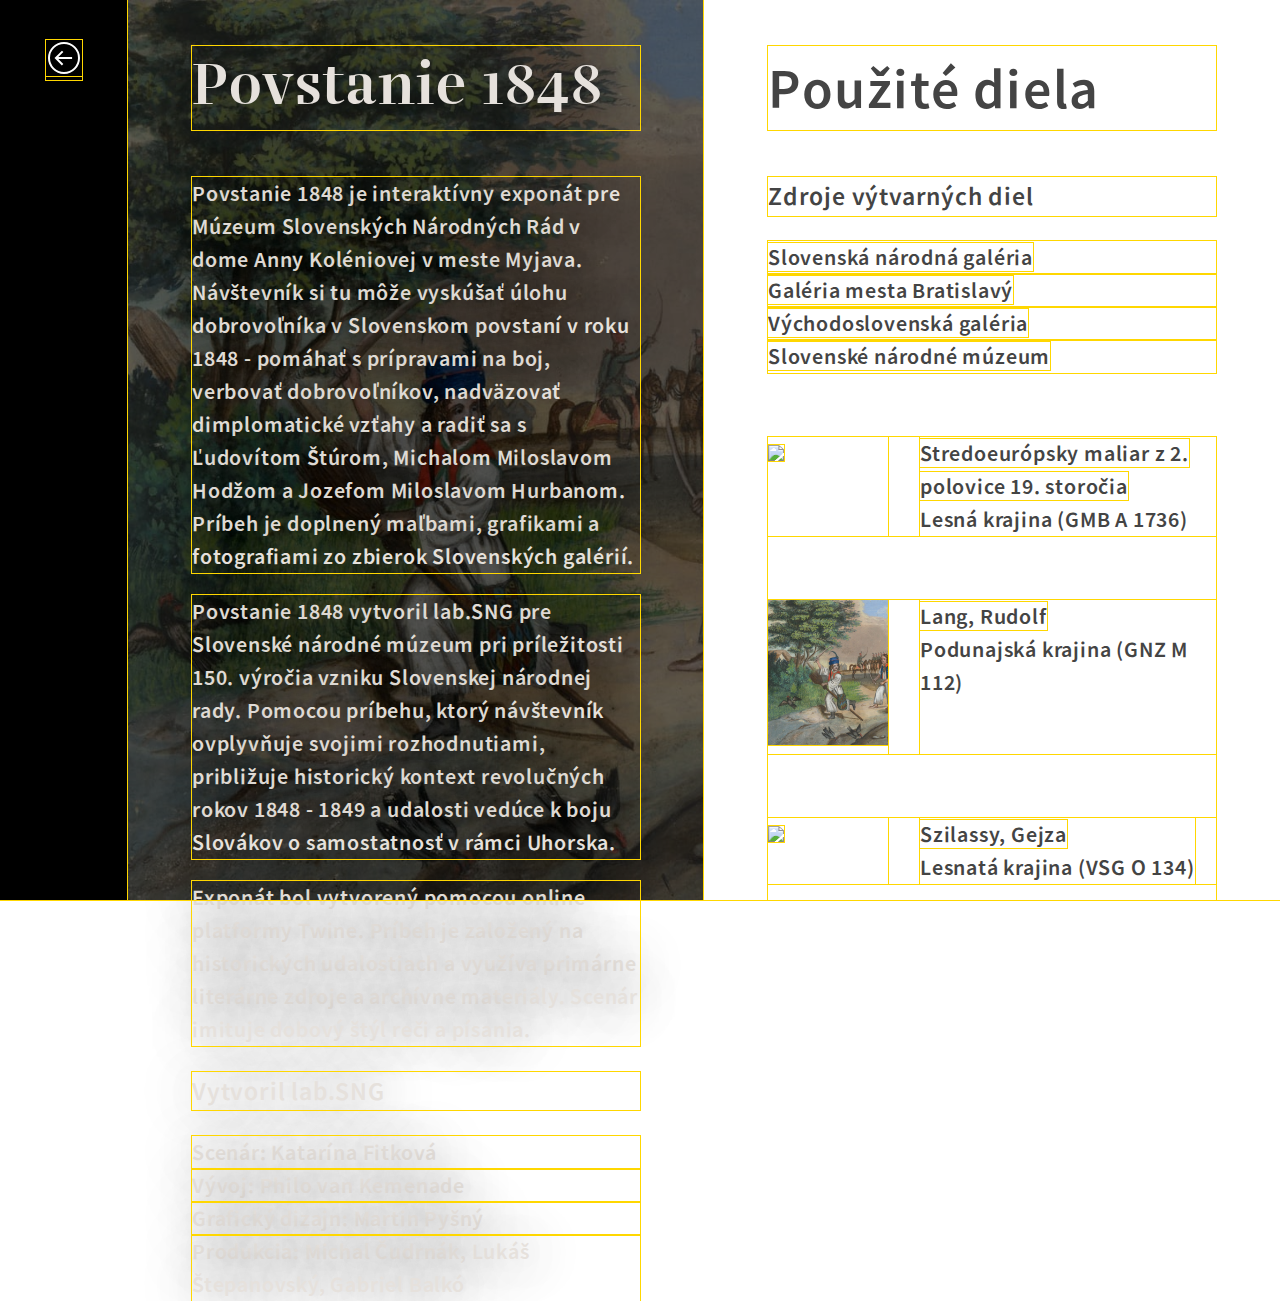
==== about.html @ 865053ac "implement about page" ====
<!DOCTYPE html>
<html class="h-100">
<head>
	<title>O projekte | Povstanie 1848</title>
	<meta charset="utf-8"/>
	<meta name="viewport" content="width=device-width, initial-scale=1">
	<link rel="stylesheet" type="text/css" href="./css/fonts.css"/>
	<link rel="stylesheet" type="text/css" href="./css/variables.css"/>
	<link rel="stylesheet" type="text/css" href="./css/landing.css">
</head>
<body class="color-beige font-sourcesans h-100 flex justify-center debug">
	<nav class="flex-w-sidebar bg-black text-center">
		<a href="/">
			<span class="icon-back mt-40"></span>
		</a>
	</nav>
	<main class="flex justify-center">
		<div class="w-50 ph5 bg-about about-text text-shadow">
			<h2 class="font-marlene about-title">Povstanie 1848</h2>
			<p>Povstanie 1848 je interaktívny exponát pre Múzeum Slovenských Národných Rád v dome Anny Koléniovej v meste Myjava. Návštevník si tu môže vyskúšať úlohu dobrovoľníka v Slovenskom povstaní v roku 1848 - pomáhať s prípravami na boj, verbovať dobrovoľníkov, nadväzovať dimplomatické vzťahy a radiť sa s Ľudovítom Štúrom, Michalom Miloslavom Hodžom a Jozefom Miloslavom Hurbanom. Príbeh je doplnený maľbami, grafikami a fotografiami zo zbierok Slovenských galérií.</p>

			<p>Povstanie 1848 vytvoril lab.SNG pre Slovenské národné múzeum pri príležitosti 150. výročia vzniku Slovenskej národnej rady. Pomocou príbehu, ktorý návštevník ovplyvňuje svojimi rozhodnutiami, približuje historický kontext revolučných rokov 1848 - 1849 a udalosti vedúce k boju Slovákov o samostatnosť v rámci Uhorska.</p>

			<p>Exponát bol vytvorený pomocou online platformy Twine. Príbeh je založený na historických udalostiach a využíva primárne literárne zdroje a archívne materiály. Scenár imituje dobový štýl reči a písania.</p>

			<h3>Vytvoril lab.SNG</h3>
			<ul class="list pa0">
				<li>Scenár: Katarína Fitková</li>
				<li>Vývoj: Philo van Kemenade</li>
				<li>Grafický dizajn: Martin Pyšný</li>
				<li>Produkcia: Michal Čudrnák, Lukáš Štepanovský, Gabriel Balkó</li>
			</ul>
		</div>
		<div class="w-50 ph5 bg-white about-text color-dark-gray overflow-y-scroll">
			<h2 class="about-title">Použité diela</h2>
			<h3>Zdroje výtvarných diel</h3>
			<ul class="list pa0">
				<li><strong>Slovenská národná galéria</strong></li>
				<li><strong>Galéria mesta Bratislavý</strong></li>
				<li><strong>Východoslovenská galéria</strong></li>
				<li><strong>Slovenské národné múzeum</strong></li>
			</ul>
			<ul class="list pa0 source-list">
				<li class="flex mt5">
					<div class="flex-w-thumb">
						<img class="w-100" src="./img/bg-battlescene.jpg">
					</div>
					<div class="ml4">
						<strong>Stredoeurópsky maliar z 2. polovice 19. storočia</strong> <br>
						Lesná krajina (GMB A 1736)
					</div>
				</li>
				<li class="flex mt5">
					<div class="flex-w-thumb">
						<img class="w-100" src="./img/bg-about.jpg">
					</div>
					<div class="ml4">
						<strong>Lang, Rudolf</strong> <br>
						Podunajská krajina (GNZ M 112)
					</div>
				</li>
				<li class="flex mt5">
					<div class="flex-w-thumb">
						<img class="w-100" src="./img/bg-battlescene.jpg">
					</div>
					<div class="ml4">
						<strong>Szilassy, Gejza</strong> <br>
						Lesnatá krajina (VSG O 134)
					</div>
				</li>
				<li class="flex mt5">
					<div class="flex-w-thumb">
						<img class="w-100" src="./img/bg-battlescene.jpg">
					</div>
					<div class="ml4">
						<strong>Stredoeurópsky autor z 1. polovice 19. storočia</strong> <br>
						V hostinci (GMB A 3562)
					</div>
				</li>
				<li class="flex mt5">
					<div class="flex-w-thumb">
						<img class="w-100" src="./img/bg-battlescene.jpg">
					</div>
					<div class="ml4">
						<strong>Bohúň, Peter Michal</strong> <br>
						Oravskí zemania vo väzení (SNG O 2417)
					</div>
				</li>
				<li class="flex mt5">
					<div class="flex-w-thumb">
						<img class="w-100" src="./img/bg-battlescene.jpg">
					</div>
					<div class="ml4">
						<strong>Frey, Johann Wilhelm</strong> <br>
						Lanerov dom vo Viedni (GMB A 5896)
					</div>
				</li>
				<li class="flex mt5">
					<div class="flex-w-thumb">
						<img class="w-100" src="./img/bg-battlescene.jpg">
					</div>
					<div class="ml4">
						<strong>Bohúň, Peter Michal</strong> <br>
						Ján Francisci ako kapitán slovenských dobrovoľníkov (SNG O 5301)
					</div>
				</li>
				<li class="flex mt5">
					<div class="flex-w-thumb">
						<img class="w-100" src="./img/bg-battlescene.jpg">
					</div>
					<div class="ml4">
						<strong>Benka, Martin</strong> <br>
						Izba z Ratiškoviec (SNG O 6640)
					</div>
				</li>
				<li class="flex mt5">
					<div class="flex-w-thumb">
						<img class="w-100" src="./img/bg-battlescene.jpg">
					</div>
					<div class="ml4">
						<strong>Brodszky, Alexander</strong> <br>
						Vnútro lesa so skalami (SNG O 357)
					</div>
				</li>
				<li class="flex mt5">
					<div class="flex-w-thumb">
						<img class="w-100" src="./img/bg-battlescene.jpg">
					</div>
					<div class="ml4">
						<strong>Katzler, Vincenz</strong> <br>
						Boj (GMB C 4069)
					</div>
				</li>
			</ul>
		</div>
	</main>
</body>
</html>
---- css/fonts.css ----
@charset "UTF-8";

@font-face
{
  font-family: "Marlene Grande Medium";
  src: url('../fonts/WF-031857-010432-001542.eot');
  src: url('../fonts/WF-031857-010432-001542.eot?#iefix') format('embedded-opentype'), url('../fonts/WF-031857-010432-001542.woff') format('woff'), url('../fonts/WF-031857-010432-001542.ttf') format('truetype');
  font-weight: normal;
  font-style: normal;
}

.f-marlene {
	font-family:"Marlene Grande Medium"; 
	font-weight: normal;
}

@font-face
{
  font-family: "SourceSansPro-SemiBold";
  src: url('../fonts/SourceSansPro-SemiBold.eot');
  src: url('../fonts/SourceSansPro-SemiBold.eot?#iefix') format('embedded-opentype'), url('../fonts/SourceSansPro-SemiBold.woff') format('woff');
  font-weight: normal;
  font-style: normal;
}

.f-sourcesans {
	font-family:"SourceSansPro-SemiBold"; 
	font-weight: normal;
}
---- css/variables.css ----
/* Variables */

:root {
  --color-beige: #E6E1DC;
  --color-dark-gray: #444;
}
---- css/landing.css ----
/* Fix fonts that render as bold in Firefox */
html {
  -moz-osx-font-smoothing: grayscale;
  -webkit-font-smoothing: antialiased;
  font-smoothing: antialiased;
  font-weight: normal;
}

html, body {
    margin: 0;
    padding: 0;
}

.container {
    width: 900px;
    margin: 116px auto 0;
}

.color-beige {color: var(--color-beige);}
.color-dark-gray {color: var(--color-dark-gray);}

.font-marlene {
    font-family:"Marlene Grande Medium";
    font-weight: normal;
}
.font-sourcesans {
    font-family:"SourceSansPro-SemiBold";
    font-weight: normal;
}

.text-shadow {
    text-shadow: 0px 0px 50px rgba(0, 0, 0, 0.7);
}

.bg-landing {
    background-image: url(../img/bg-landing.jpg);
    background-color: rgba(0,0,0,0.7);
    background-blend-mode: overlay;
    background-size: cover;
}

.bg-about {
    background-image: url(../img/bg-about.jpg);
    background-color: rgba(0,0,0,0.55);
    background-blend-mode: overlay;
    background-size: cover;
    background-position: center;
}

.landing-title, .about-title {
    font-size: 56px;
    letter-spacing: 1.6px;
}

.landing-subtitle {
    font-size: 28px;
    letter-spacing: 1.6px;
    font-style: italic;
    margin-top: 12px;
    margin-bottom: 64px;
}

.landing-text {
    font-size: 36px;
    line-height: 56px;
    letter-spacing: 0.8px;
}

.about-text {
    font-size: 22px;
    line-height: 1.5;
    letter-spacing: 0.8px;
}

.cta {
    font-family:"SourceSansPro-SemiBold";
    font-weight: normal;
    background: none;
    border: 2px solid #FFF;
    font-size: 42px;
    letter-spacing: 2.0px;
    color: #FFF;
    padding: 8px 30px;
    border-radius: 8px;
    text-transform: uppercase;
    text-decoration: none;
}
.mt100px {margin-top: 100px;}

.link {
    color: #FFFFFF !important;
    font-family:"SourceSansPro-SemiBold"; 
    font-weight: normal;
    font-size: 28px;
    line-height: 56px;
    letter-spacing: 1.6px;
    text-decoration: underline;
    text-transform: uppercase;
}
.link:hover, .link:active {
    color: #FFFFFF !important;
}

.icon-back {
    display: inline-block;
    background-image: url('../img/b-back.svg');
    background-repeat: no-repeat;
    width: 36px;
    height: 36px;
}

.source-list li {

}

.bg-black {background-color: #000;}
.bg-white {background-color: #FFF;}

.flex {display: flex;}
.flex-w-sidebar {flex: 0 0 128px;}
.flex-w-thumb {flex: 0 0 120px;}

.w-50 {width: 50%;}
.w-100 {width: 100%;}
.h-100 {height: 100%;}

.fixed {position: fixed;}

.debug * { outline: 1px solid gold; }

.list {list-style-type: none;}

.overflow-y-scroll {overflow-y: scroll;}

.text-center {text-align: center;}
.text-right {text-align: right;}

.bottom-0 {bottom: 0;}
.top-0 {top: 0;}
.right-0 {right: 0;}

.pa0 {padding: 0;} 
.pa1 {padding: 0.25rem;}
.pa2 {padding: 0.5rem;}
.pa3 {padding: 1rem;}
.pa4 {padding: 2rem;}
.pa5 {padding: 4rem;}
.pa6 {padding: 8rem;}

.ph5 {
    padding-left: 4rem;
    padding-right: 4rem;
}

.ma0 {margin: 0;} 
.ma1 {margin: 0.25rem;}
.ma2 {margin: 0.5rem;}
.ma3 {margin: 1rem;}
.ma4 {margin: 2rem;}
.ma5 {margin: 4rem;}
.ma6 {margin: 8rem;}

.mt0 {margin-top: 0;} 
.mt1 {margin-top: 0.25rem;}
.mt2 {margin-top: 0.5rem;}
.mt3 {margin-top: 1rem;}
.mt4 {margin-top: 2rem;}
.mt5 {margin-top: 4rem;}
.mt6 {margin-top: 8rem;}

.mb0 {margin-bottom: 0;} 
.mb1 {margin-bottom: 0.25rem;}
.mb2 {margin-bottom: 0.5rem;}
.mb3 {margin-bottom: 1rem;}
.mb4 {margin-bottom: 2rem;}
.mb5 {margin-bottom: 4rem;}
.mb6 {margin-bottom: 8rem;}


.ml0 {margin-left: 0;} 
.ml1 {margin-left: 0.25rem;}
.ml2 {margin-left: 0.5rem;}
.ml3 {margin-left: 1rem;}
.ml4 {margin-left: 2rem;}
.ml5 {margin-left: 4rem;}
.ml6 {margin-left: 8rem;}

.mt-40 {margin-top: 40px;}

.w1 {width: 1rem;}
.w2 {width: 2rem;}
.w3 {width: 4rem;}
.w4 {width: 8rem;}
.w5 {width: 16rem;}

/* ANIMATIONS */

.anim-bg {
    animation: bg-pan-up 60s linear forwards infinite;
}

@keyframes bg-pan-up {
    0% { 
        background-color: rgba(0,0,0,1);
        background-position: 0 10%;
    }
    5% {
        background-color: rgba(0,0,0,0.7);
    }
    95% {
        background-color: rgba(0,0,0,0.7);
    }
    100% { 
        background-color: rgba(0,0,0,1);
        background-position: 0 40%;
    }
}
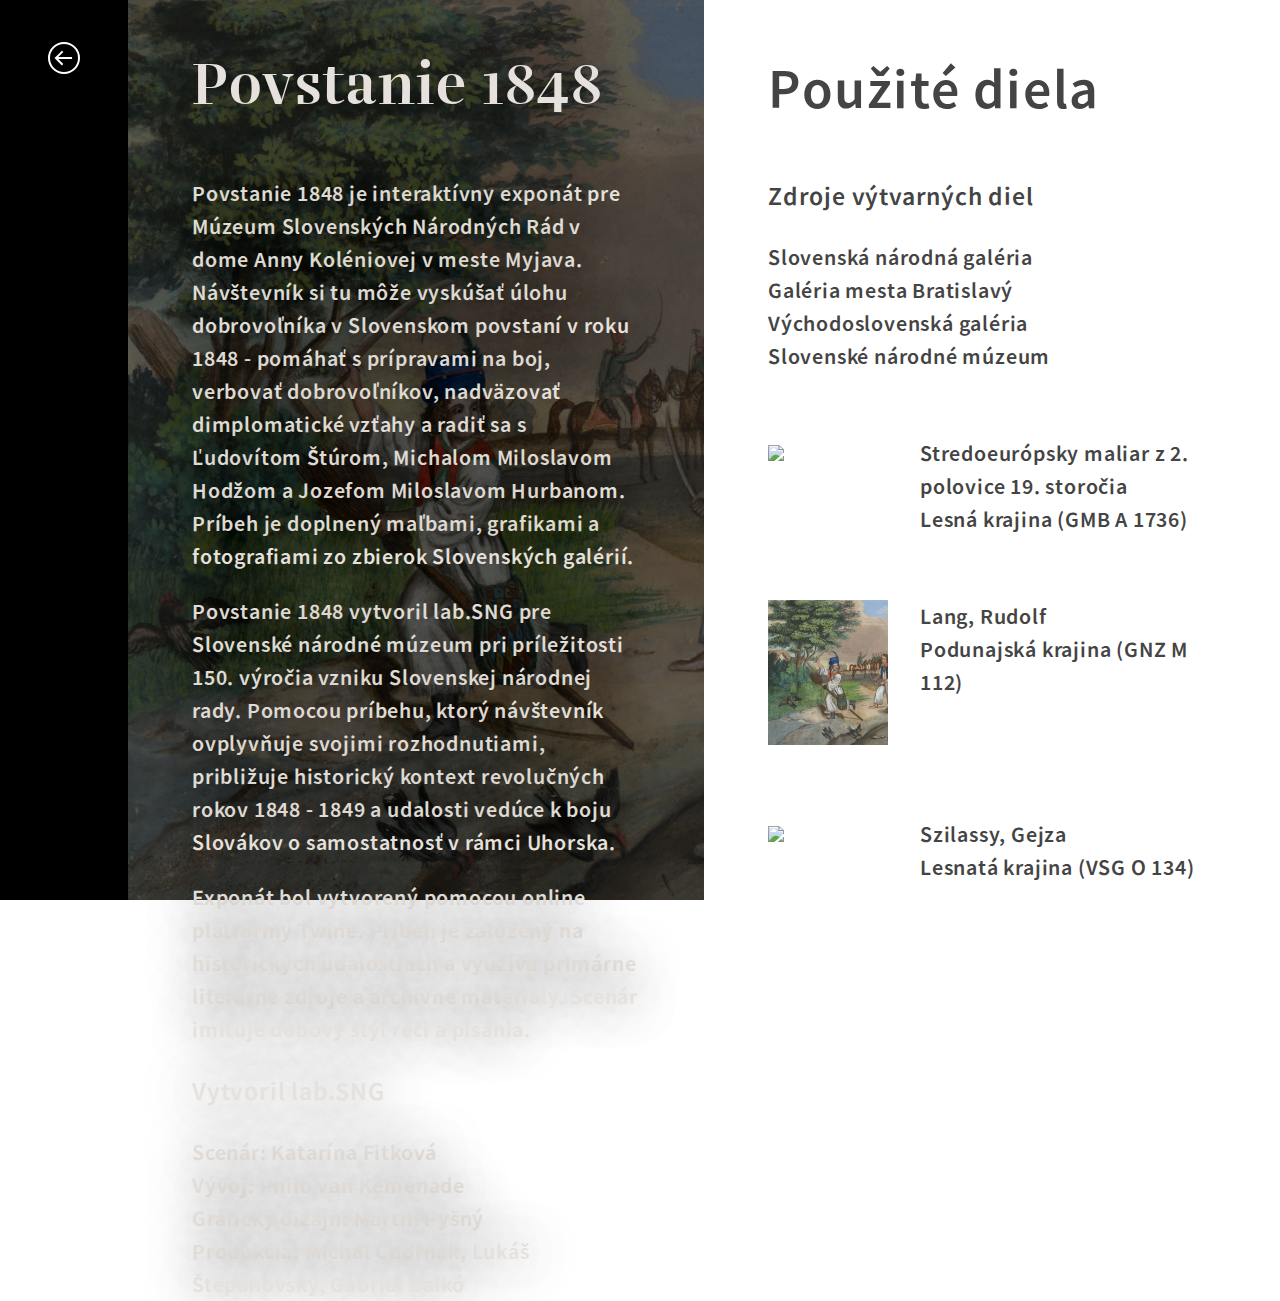
==== commit f5bb118a: "tidy up styling" ====
--- a/about.html
+++ b/about.html
@@ -8,13 +8,13 @@
 	<link rel="stylesheet" type="text/css" href="./css/variables.css"/>
 	<link rel="stylesheet" type="text/css" href="./css/landing.css">
 </head>
-<body class="color-beige font-sourcesans h-100 flex justify-center debug">
+<body class="color-beige font-sourcesans h-100 flex">
 	<nav class="flex-w-sidebar bg-black text-center">
 		<a href="/">
 			<span class="icon-back mt-40"></span>
 		</a>
 	</nav>
-	<main class="flex justify-center">
+	<main class="flex">
 		<div class="w-50 ph5 bg-about about-text text-shadow">
 			<h2 class="font-marlene about-title">Povstanie 1848</h2>
 			<p>Povstanie 1848 je interaktívny exponát pre Múzeum Slovenských Národných Rád v dome Anny Koléniovej v meste Myjava. Návštevník si tu môže vyskúšať úlohu dobrovoľníka v Slovenskom povstaní v roku 1848 - pomáhať s prípravami na boj, verbovať dobrovoľníkov, nadväzovať dimplomatické vzťahy a radiť sa s Ľudovítom Štúrom, Michalom Miloslavom Hodžom a Jozefom Miloslavom Hurbanom. Príbeh je doplnený maľbami, grafikami a fotografiami zo zbierok Slovenských galérií.</p>
--- a/css/landing.css
+++ b/css/landing.css
@@ -11,25 +11,23 @@
     padding: 0;
 }
 
-.container {
+.color-beige {color: var(--color-beige);}
+.color-dark-gray {color: var(--color-dark-gray);}
+
+.font-marlene {
+    font-family:"Marlene Grande Medium";
+    font-weight: normal;
+}
+.font-sourcesans {
+    font-family:"SourceSansPro-SemiBold";
+    font-weight: normal;
+}
+
+.text-shadow {text-shadow: 0px 0px 50px rgba(0, 0, 0, 0.7);}
+
+.landing-container {
     width: 900px;
     margin: 116px auto 0;
-}
-
-.color-beige {color: var(--color-beige);}
-.color-dark-gray {color: var(--color-dark-gray);}
-
-.font-marlene {
-    font-family:"Marlene Grande Medium";
-    font-weight: normal;
-}
-.font-sourcesans {
-    font-family:"SourceSansPro-SemiBold";
-    font-weight: normal;
-}
-
-.text-shadow {
-    text-shadow: 0px 0px 50px rgba(0, 0, 0, 0.7);
 }
 
 .bg-landing {
@@ -72,7 +70,7 @@
     letter-spacing: 0.8px;
 }
 
-.cta {
+.landing-cta {
     font-family:"SourceSansPro-SemiBold";
     font-weight: normal;
     background: none;
@@ -87,7 +85,7 @@
 }
 .mt100px {margin-top: 100px;}
 
-.link {
+.landing-link {
     color: #FFFFFF !important;
     font-family:"SourceSansPro-SemiBold"; 
     font-weight: normal;
@@ -97,7 +95,7 @@
     text-decoration: underline;
     text-transform: uppercase;
 }
-.link:hover, .link:active {
+.landing-link:hover, .landing-link:active {
     color: #FFFFFF !important;
 }
 
@@ -109,9 +107,9 @@
     height: 36px;
 }
 
-.source-list li {
-
-}
+/* Atomic utilities */
+
+.debug * { outline: 1px solid gold; }
 
 .bg-black {background-color: #000;}
 .bg-white {background-color: #FFF;}
@@ -125,8 +123,6 @@
 .h-100 {height: 100%;}
 
 .fixed {position: fixed;}
-
-.debug * { outline: 1px solid gold; }
 
 .list {list-style-type: none;}
 
@@ -168,6 +164,8 @@
 .mt5 {margin-top: 4rem;}
 .mt6 {margin-top: 8rem;}
 
+.mt-40 {margin-top: 40px;}
+
 .mb0 {margin-bottom: 0;} 
 .mb1 {margin-bottom: 0.25rem;}
 .mb2 {margin-bottom: 0.5rem;}
@@ -185,14 +183,6 @@
 .ml5 {margin-left: 4rem;}
 .ml6 {margin-left: 8rem;}
 
-.mt-40 {margin-top: 40px;}
-
-.w1 {width: 1rem;}
-.w2 {width: 2rem;}
-.w3 {width: 4rem;}
-.w4 {width: 8rem;}
-.w5 {width: 16rem;}
-
 /* ANIMATIONS */
 
 .anim-bg {
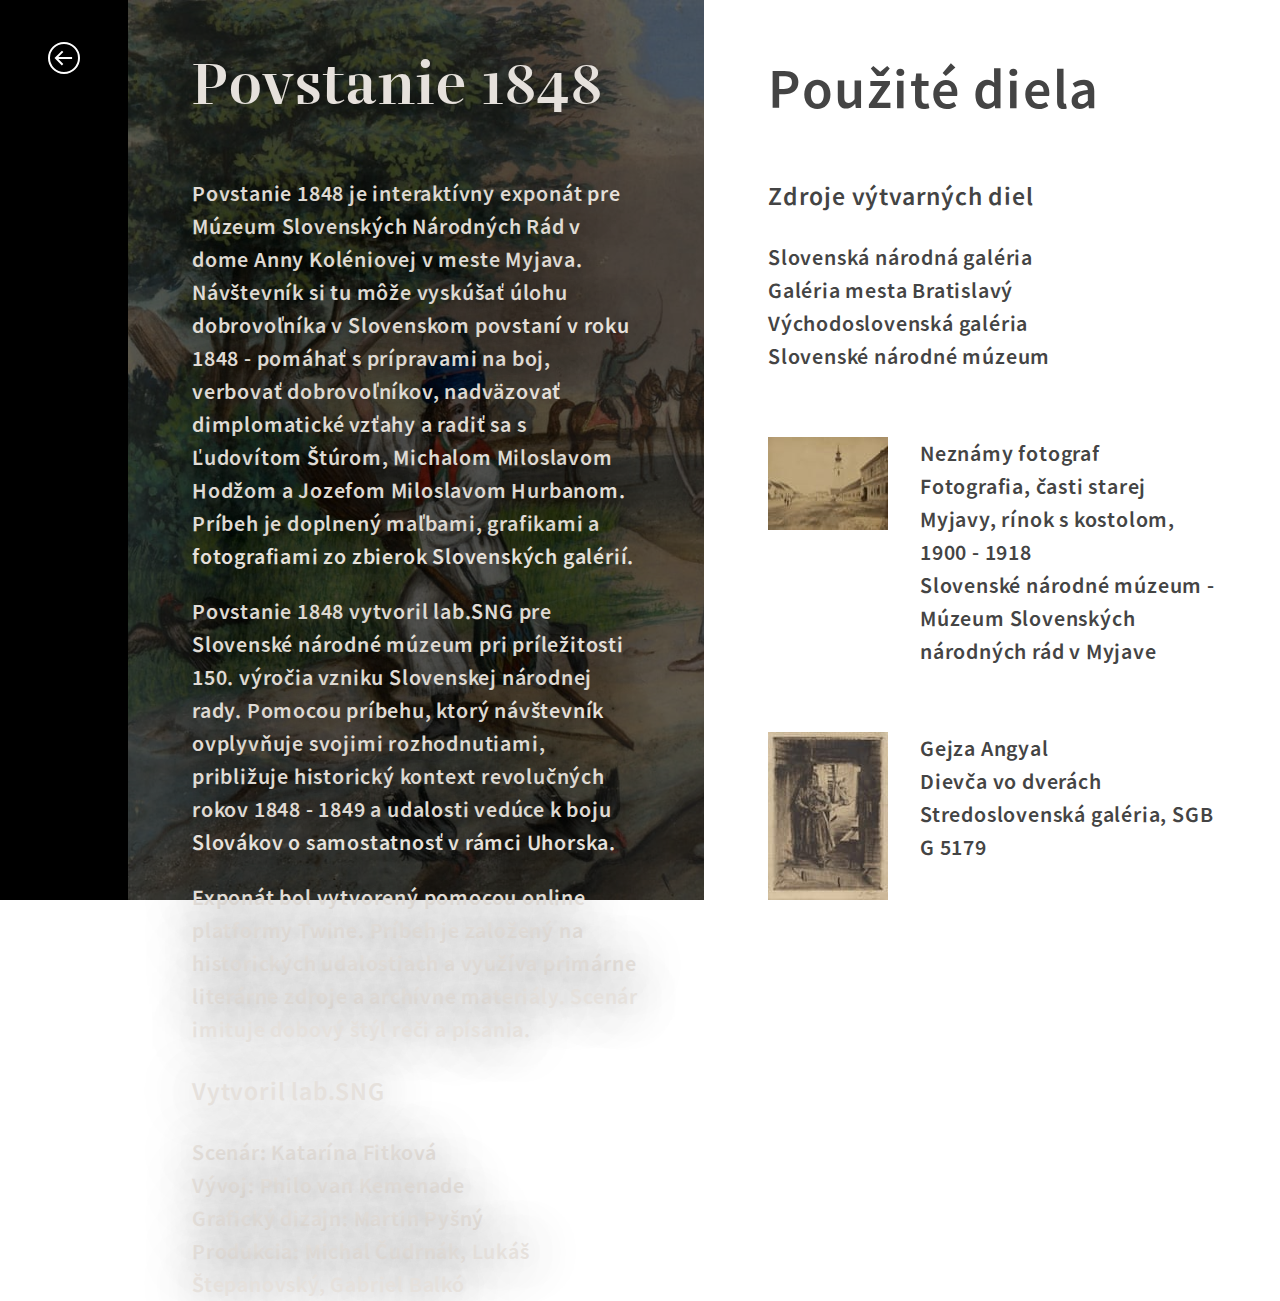
==== commit 1cfdcf2a: "update source paintings" ====
--- a/about.html
+++ b/about.html
@@ -43,92 +43,172 @@
 			<ul class="list pa0 source-list">
 				<li class="flex mt5">
 					<div class="flex-w-thumb">
-						<img class="w-100" src="./img/bg-battlescene.jpg">
-					</div>
-					<div class="ml4">
-						<strong>Stredoeurópsky maliar z 2. polovice 19. storočia</strong> <br>
-						Lesná krajina (GMB A 1736)
-					</div>
-				</li>
-				<li class="flex mt5">
-					<div class="flex-w-thumb">
-						<img class="w-100" src="./img/bg-about.jpg">
-					</div>
-					<div class="ml4">
-						<strong>Lang, Rudolf</strong> <br>
-						Podunajská krajina (GNZ M 112)
-					</div>
-				</li>
-				<li class="flex mt5">
-					<div class="flex-w-thumb">
-						<img class="w-100" src="./img/bg-battlescene.jpg">
-					</div>
-					<div class="ml4">
-						<strong>Szilassy, Gejza</strong> <br>
-						Lesnatá krajina (VSG O 134)
-					</div>
-				</li>
-				<li class="flex mt5">
-					<div class="flex-w-thumb">
-						<img class="w-100" src="./img/bg-battlescene.jpg">
+						<img class="w-100" src="./img/thumb-2018-08_14--2018_08_24--LP_WEB.jpeg">
+					</div>
+					<div class="ml4">
+						<strong>Neznámy fotograf</strong> <br>
+						Fotografia, časti starej Myjavy, rínok s kostolom, 1900 - 1918 <br>
+						Slovenské národné múzeum - Múzeum Slovenských národných rád v Myjave
+					</div>
+				</li>
+				<li class="flex mt5">
+					<div class="flex-w-thumb">
+						<img class="w-100" src="./img/thumb-SVK_SGB.G_5179.jpeg">
+					</div>
+					<div class="ml4">
+						<strong>Gejza Angyal</strong> <br>
+						Dievča vo dverách <br>
+						Stredoslovenská galéria, SGB G 5179
+					</div>
+				</li>
+				<li class="flex mt5">
+					<div class="flex-w-thumb">
+						<img class="w-100" src="./img/thumb-SVK_SNG.O_3516.jpeg">
+					</div>
+					<div class="ml4">
+						<strong>Ivan Žabota</strong> <br>
+						Dievča v kroji, 1914 <br>
+						Slovenská národná galéria, SNG O 3516
+					</div>
+				</li>
+				<li class="flex mt5">
+					<div class="flex-w-thumb">
+						<img class="w-100" src="./img/thumb-SVK_SNG.O_3229.jpeg">
+					</div>
+					<div class="ml4">
+						<strong>Felicián Moczik</strong> <br>
+						Vnútro dedinskej izby, 1902 <br>
+						Slovenská národná galéria, SNG O 3229
+					</div>
+				</li>
+				<li class="flex mt5">
+					<div class="flex-w-thumb">
+						<img class="w-100" src="./img/thumb-SVK_SNG.O_5661.jpeg">
+					</div>
+					<div class="ml4">
+						<strong>Štefan Bednár</strong> <br>
+						Myjavský motív, 1939 <br>
+						Slovenská národná galéria, SNG O 5661
+					</div>
+				</li>
+				<li class="flex mt5">
+					<div class="flex-w-thumb">
+						<img class="w-100" src="./img/thumb-SVK_GPB.O_56.jpeg">
+					</div>
+					<div class="ml4">
+						<strong>Eduard Ballo</strong> <br>
+						Vnútro dedinskej izby, 1895 <br>
+						Liptovská galéria Petra Michala Bohúňa, GPB O 56
+					</div>
+				</li>
+				<li class="flex mt5">
+					<div class="flex-w-thumb">
+						<img class="w-100" src="./img/thumb-SVK_SNG.O_6640.jpeg">
+					</div>
+					<div class="ml4">
+						<strong>Martin Benka</strong> <br>
+						Izba z Ratiškoviec, 1916 <br>
+						Slovenská národná galéria, SNG O 6640
+					</div>
+				</li>
+				<li class="flex mt5">
+					<div class="flex-w-thumb">
+						<img class="w-100" src="./img/thumb-SVK_SNG.O_5700.jpeg">
+					</div>
+					<div class="ml4">
+						<strong>Ľudovít Pitthordt</strong> <br>
+						Záhradný motív, 1905 - 1910 <br>
+						Slovenská národná galéria, SNG O 5700
+					</div>
+				</li>
+				<li class="flex mt5">
+					<div class="flex-w-thumb">
+						<img class="w-100" src="./img/thumb-SVK_VSG.O_134.jpeg">
+					</div>
+					<div class="ml4">
+						<strong>Gejza Szilassy</strong> <br>
+						Lesnatá krajina, 1850 – 1855 <br>
+						Východoslovenská galéria, VSG O 134
+					</div>
+				</li>
+				<li class="flex mt5">
+					<div class="flex-w-thumb">
+						<img class="w-100" src="./img/thumb-SVK_GMB.A_3562.jpeg">
 					</div>
 					<div class="ml4">
 						<strong>Stredoeurópsky autor z 1. polovice 19. storočia</strong> <br>
-						V hostinci (GMB A 3562)
-					</div>
-				</li>
-				<li class="flex mt5">
-					<div class="flex-w-thumb">
-						<img class="w-100" src="./img/bg-battlescene.jpg">
-					</div>
-					<div class="ml4">
-						<strong>Bohúň, Peter Michal</strong> <br>
-						Oravskí zemania vo väzení (SNG O 2417)
-					</div>
-				</li>
-				<li class="flex mt5">
-					<div class="flex-w-thumb">
-						<img class="w-100" src="./img/bg-battlescene.jpg">
-					</div>
-					<div class="ml4">
-						<strong>Frey, Johann Wilhelm</strong> <br>
-						Lanerov dom vo Viedni (GMB A 5896)
-					</div>
-				</li>
-				<li class="flex mt5">
-					<div class="flex-w-thumb">
-						<img class="w-100" src="./img/bg-battlescene.jpg">
-					</div>
-					<div class="ml4">
-						<strong>Bohúň, Peter Michal</strong> <br>
-						Ján Francisci ako kapitán slovenských dobrovoľníkov (SNG O 5301)
-					</div>
-				</li>
-				<li class="flex mt5">
-					<div class="flex-w-thumb">
-						<img class="w-100" src="./img/bg-battlescene.jpg">
-					</div>
-					<div class="ml4">
-						<strong>Benka, Martin</strong> <br>
-						Izba z Ratiškoviec (SNG O 6640)
-					</div>
-				</li>
-				<li class="flex mt5">
-					<div class="flex-w-thumb">
-						<img class="w-100" src="./img/bg-battlescene.jpg">
-					</div>
-					<div class="ml4">
-						<strong>Brodszky, Alexander</strong> <br>
-						Vnútro lesa so skalami (SNG O 357)
-					</div>
-				</li>
-				<li class="flex mt5">
-					<div class="flex-w-thumb">
-						<img class="w-100" src="./img/bg-battlescene.jpg">
-					</div>
-					<div class="ml4">
-						<strong>Katzler, Vincenz</strong> <br>
-						Boj (GMB C 4069)
+						V hostinci, 1800 - 1825 <br>
+						Galéria mesta Bratislavy, GMB A 3562
+					</div>
+				</li>
+				<li class="flex mt5">
+					<div class="flex-w-thumb">
+						<img class="w-100" src="./img/thumb-SVK_SNG.O_357.jpeg">
+					</div>
+					<div class="ml4">
+						<strong>Alexander Brodszky</strong> <br>
+						Vnútro lesa so skalami, 1845 – 1860 <br>
+						Slovenská národná galéria, SNG O 357
+					</div>
+				</li>
+				<li class="flex mt5">
+					<div class="flex-w-thumb">
+						<img class="w-100" src="./img/thumb-SVK_SNG.O_2417.jpeg">
+					</div>
+					<div class="ml4">
+						<strong>Peter Michal Bohúň</strong> <br>
+						Oravskí zemania vo väzení, 1848 - 1855 <br>
+						Slovenská národná galéria, SNG O 2417
+					</div>
+				</li>
+				<li class="flex mt5">
+					<div class="flex-w-thumb">
+						<img class="w-100" src="./img/thumb-SVK_GNZ.K_234.jpeg">
+					</div>
+					<div class="ml4">
+						<strong>Gabriel Klimkovič</strong> <br>
+						Vojenské cvičenie dobrovoľníkov, po 1850 <br>
+						Galéria umenia Ernesta Zmetáka, GNZ K 234
+					</div>
+				</li>
+				<li class="flex mt5">
+					<div class="flex-w-thumb">
+						<img class="w-100" src="./img/thumb-SVK_GMB.A_5896.jpeg">
+					</div>
+					<div class="ml4">
+						<strong>Johann Wilhelm Frey</strong> <br>
+						Lanerov dom vo Viedni, 1870 – 1890 <br>
+						Galéria mesta Bratislavy, GMB A 5896
+					</div>
+				</li>
+				<li class="flex mt5">
+					<div class="flex-w-thumb">
+						<img class="w-100" src="./img/thumb-SVK_SNG.O_5301.jpeg">
+					</div>
+					<div class="ml4">
+						<strong>Peter Michal Bohúň</strong> <br>
+						Ján Francisci ako kapitán slovenských dobrovoľníkov, 1849 – 1850 <br>
+						Slovenská národná galéria, SNG O 5301
+					</div>
+				</li>
+				<li class="flex mt5">
+					<div class="flex-w-thumb">
+						<img class="w-100" src="./img/thumb-SVK_GMB.C_4069.jpeg">
+					</div>
+					<div class="ml4">
+						<strong>Vincenz Katzler</strong> <br>
+						Boj, 1848 <br>
+						Galéria mesta Bratislavy, GMB C 4069
+					</div>
+				</li>
+				<li class="flex mt5">
+					<div class="flex-w-thumb">
+						<img class="w-100" src="./img/thumb-SVK_SNG.O_5736.jpeg">
+					</div>
+					<div class="ml4">
+						<strong>Janko Alexy</strong> <br>
+						Slovenskí povstalci, okolo 1928 <br>
+						Slovenská národná galéria, SNG O 5736
 					</div>
 				</li>
 			</ul>
--- a/css/fonts.css
+++ b/css/fonts.css
@@ -1,4 +1,3 @@
-
 @charset "UTF-8";
 
 @font-face
@@ -29,3 +28,10 @@
 	font-weight: normal;
 }
 
+/* Fix fonts that render as bold in Firefox */
+html {
+  -moz-osx-font-smoothing: grayscale;
+  -webkit-font-smoothing: antialiased;
+  font-smoothing: antialiased;
+  font-weight: normal;
+}--- a/css/landing.css
+++ b/css/landing.css
@@ -1,11 +1,3 @@
-/* Fix fonts that render as bold in Firefox */
-html {
-  -moz-osx-font-smoothing: grayscale;
-  -webkit-font-smoothing: antialiased;
-  font-smoothing: antialiased;
-  font-weight: normal;
-}
-
 html, body {
     margin: 0;
     padding: 0;
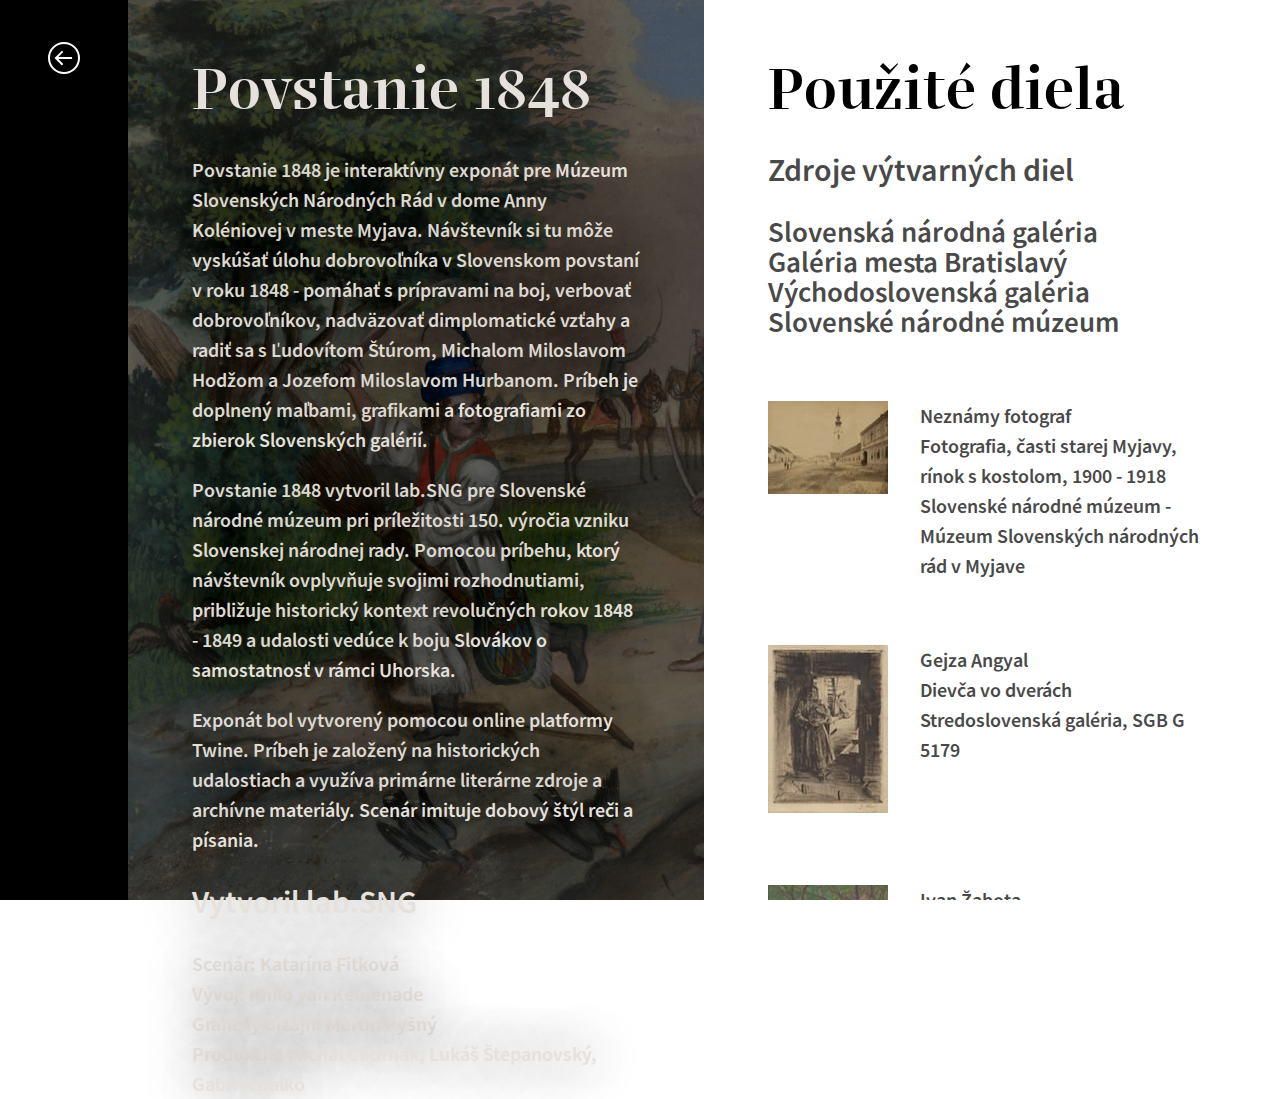
==== commit ec00e6a6: "design tweaks to about page" ====
--- a/about.html
+++ b/about.html
@@ -15,7 +15,7 @@
 		</a>
 	</nav>
 	<main class="flex">
-		<div class="w-50 ph5 bg-about about-text text-shadow">
+		<div class="w-50 ph5 pv4 bg-about about-text text-shadow">
 			<h2 class="font-marlene about-title">Povstanie 1848</h2>
 			<p>Povstanie 1848 je interaktívny exponát pre Múzeum Slovenských Národných Rád v dome Anny Koléniovej v meste Myjava. Návštevník si tu môže vyskúšať úlohu dobrovoľníka v Slovenskom povstaní v roku 1848 - pomáhať s prípravami na boj, verbovať dobrovoľníkov, nadväzovať dimplomatické vzťahy a radiť sa s Ľudovítom Štúrom, Michalom Miloslavom Hodžom a Jozefom Miloslavom Hurbanom. Príbeh je doplnený maľbami, grafikami a fotografiami zo zbierok Slovenských galérií.</p>
 
@@ -23,7 +23,7 @@
 
 			<p>Exponát bol vytvorený pomocou online platformy Twine. Príbeh je založený na historických udalostiach a využíva primárne literárne zdroje a archívne materiály. Scenár imituje dobový štýl reči a písania.</p>
 
-			<h3>Vytvoril lab.SNG</h3>
+			<h3 class="about-subtitle">Vytvoril lab.SNG</h3>
 			<ul class="list pa0">
 				<li>Scenár: Katarína Fitková</li>
 				<li>Vývoj: Philo van Kemenade</li>
@@ -31,10 +31,10 @@
 				<li>Produkcia: Michal Čudrnák, Lukáš Štepanovský, Gabriel Balkó</li>
 			</ul>
 		</div>
-		<div class="w-50 ph5 bg-white about-text color-dark-gray overflow-y-scroll">
-			<h2 class="about-title">Použité diela</h2>
-			<h3>Zdroje výtvarných diel</h3>
-			<ul class="list pa0">
+		<div class="w-50 ph5 pv4 bg-white about-text color-dark-gray overflow-y-scroll">
+			<h2 class="about-title f-marlene c-black">Použité diela</h2>
+			<h3 class="about-subtitle">Zdroje výtvarných diel</h3>
+			<ul class="list pa0 about-lead">
 				<li><strong>Slovenská národná galéria</strong></li>
 				<li><strong>Galéria mesta Bratislavý</strong></li>
 				<li><strong>Východoslovenská galéria</strong></li>
--- a/css/variables.css
+++ b/css/variables.css
@@ -2,5 +2,5 @@
 
 :root {
   --color-beige: #E6E1DC;
-  --color-dark-gray: #444;
+  --color-dark-gray: #494949;
 }--- a/css/landing.css
+++ b/css/landing.css
@@ -37,7 +37,7 @@
     background-position: center;
 }
 
-.landing-title, .about-title {
+.landing-title {
     font-size: 56px;
     letter-spacing: 1.6px;
 }
@@ -56,10 +56,27 @@
     letter-spacing: 0.8px;
 }
 
+.about-title {
+    font-size: 56px;
+    line-height: 30px;
+    letter-spacing: 0.8px;
+}
+
+.about-subtitle {
+    font-size: 32px;
+    line-height: 30px;
+    font-weight: 700;
+}
+
+.about-lead {
+    font-size: 29px;
+    line-height: 30px;
+    font-weight: 100;
+}
+
 .about-text {
-    font-size: 22px;
-    line-height: 1.5;
-    letter-spacing: 0.8px;
+    font-size: 20px;
+    line-height: 30px;
 }
 
 .landing-cta {
@@ -103,6 +120,7 @@
 
 .debug * { outline: 1px solid gold; }
 
+.c-black {color: #000;}
 .bg-black {background-color: #000;}
 .bg-white {background-color: #FFF;}
 
@@ -139,6 +157,10 @@
     padding-left: 4rem;
     padding-right: 4rem;
 }
+.pv4 {
+    padding-top: 2rem;
+    padding-bottom: 2rem;
+}
 
 .ma0 {margin: 0;} 
 .ma1 {margin: 0.25rem;}
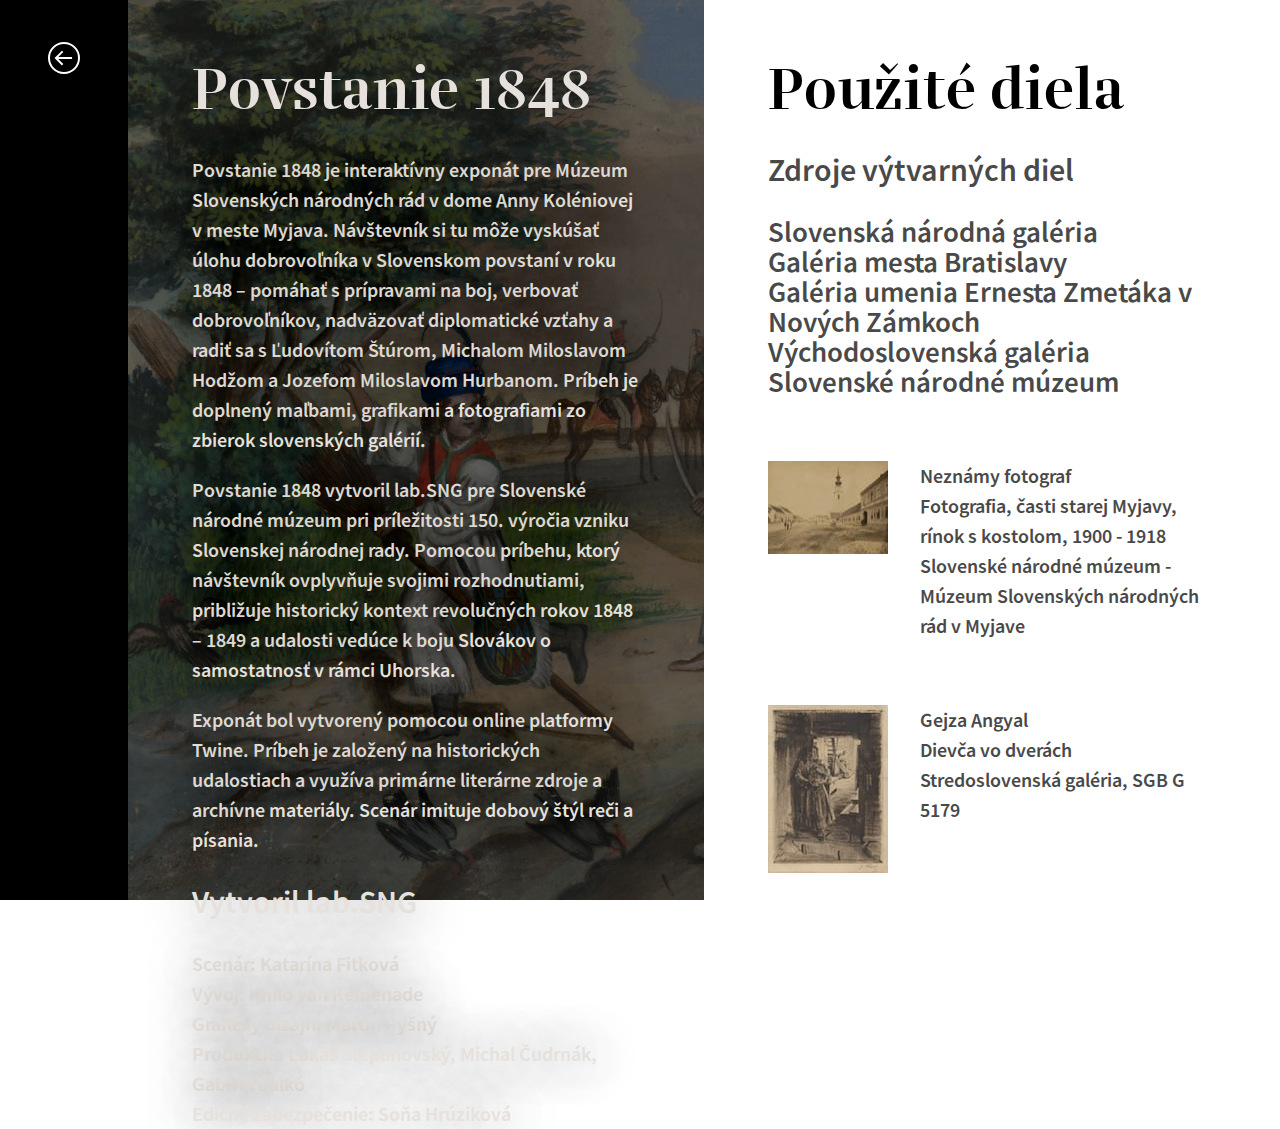
==== commit 109b4dea: "update credits and text in about.html" ====
--- a/about.html
+++ b/about.html
@@ -7,19 +7,20 @@
 	<link rel="stylesheet" type="text/css" href="./css/fonts.css"/>
 	<link rel="stylesheet" type="text/css" href="./css/variables.css"/>
 	<link rel="stylesheet" type="text/css" href="./css/landing.css">
+	<link rel="stylesheet" type="text/css" href="./css/user-select-none.css"/>
 </head>
-<body class="color-beige font-sourcesans h-100 flex">
+<body oncontextmenu="return false;" class="color-beige font-sourcesans h-100 flex user-select-none">
 	<nav class="flex-w-sidebar bg-black text-center">
-		<a href="/">
+		<a href="./index.html">
 			<span class="icon-back mt-40"></span>
 		</a>
 	</nav>
 	<main class="flex">
 		<div class="w-50 ph5 pv4 bg-about about-text text-shadow">
 			<h2 class="font-marlene about-title">Povstanie 1848</h2>
-			<p>Povstanie 1848 je interaktívny exponát pre Múzeum Slovenských Národných Rád v dome Anny Koléniovej v meste Myjava. Návštevník si tu môže vyskúšať úlohu dobrovoľníka v Slovenskom povstaní v roku 1848 - pomáhať s prípravami na boj, verbovať dobrovoľníkov, nadväzovať dimplomatické vzťahy a radiť sa s Ľudovítom Štúrom, Michalom Miloslavom Hodžom a Jozefom Miloslavom Hurbanom. Príbeh je doplnený maľbami, grafikami a fotografiami zo zbierok Slovenských galérií.</p>
+			<p>Povstanie 1848 je interaktívny exponát pre Múzeum Slovenských národných rád v dome Anny Koléniovej v meste Myjava. Návštevník si tu môže vyskúšať úlohu dobrovoľníka v Slovenskom povstaní v roku 1848 – pomáhať s prípravami na boj, verbovať dobrovoľníkov, nadväzovať diplomatické vzťahy a radiť sa s Ľudovítom Štúrom, Michalom Miloslavom Hodžom a Jozefom Miloslavom Hurbanom. Príbeh je doplnený maľbami, grafikami a fotografiami zo zbierok slovenských galérií.</p>
 
-			<p>Povstanie 1848 vytvoril lab.SNG pre Slovenské národné múzeum pri príležitosti 150. výročia vzniku Slovenskej národnej rady. Pomocou príbehu, ktorý návštevník ovplyvňuje svojimi rozhodnutiami, približuje historický kontext revolučných rokov 1848 - 1849 a udalosti vedúce k boju Slovákov o samostatnosť v rámci Uhorska.</p>
+			<p>Povstanie 1848 vytvoril lab.SNG pre Slovenské národné múzeum pri príležitosti 150. výročia vzniku Slovenskej národnej rady. Pomocou príbehu, ktorý návštevník ovplyvňuje svojimi rozhodnutiami, približuje historický kontext revolučných rokov 1848 – 1849 a udalosti vedúce k boju Slovákov o samostatnosť v rámci Uhorska.</p>
 
 			<p>Exponát bol vytvorený pomocou online platformy Twine. Príbeh je založený na historických udalostiach a využíva primárne literárne zdroje a archívne materiály. Scenár imituje dobový štýl reči a písania.</p>
 
@@ -28,7 +29,8 @@
 				<li>Scenár: Katarína Fitková</li>
 				<li>Vývoj: Philo van Kemenade</li>
 				<li>Grafický dizajn: Martin Pyšný</li>
-				<li>Produkcia: Michal Čudrnák, Lukáš Štepanovský, Gabriel Balkó</li>
+				<li>Produkcia: Lukáš Štepanovský, Michal Čudrnák, Gabriel Balkó</li>
+				<li>Edičné zabezpečenie: Soňa Hrúziková</li>
 			</ul>
 		</div>
 		<div class="w-50 ph5 pv4 bg-white about-text color-dark-gray overflow-y-scroll">
@@ -36,7 +38,8 @@
 			<h3 class="about-subtitle">Zdroje výtvarných diel</h3>
 			<ul class="list pa0 about-lead">
 				<li><strong>Slovenská národná galéria</strong></li>
-				<li><strong>Galéria mesta Bratislavý</strong></li>
+				<li><strong>Galéria mesta Bratislavy</strong></li>
+				<li><strong>Galéria umenia Ernesta Zmetáka v Nových Zámkoch</strong></li>
 				<li><strong>Východoslovenská galéria</strong></li>
 				<li><strong>Slovenské národné múzeum</strong></li>
 			</ul>
@@ -215,4 +218,4 @@
 		</div>
 	</main>
 </body>
-</html>+</html>
--- a/css/landing.css
+++ b/css/landing.css
@@ -24,7 +24,7 @@
 
 .bg-landing {
     background-image: url(../img/bg-landing.jpg);
-    background-color: rgba(0,0,0,0.7);
+    background-color: rgba(0,0,0,0.55);
     background-blend-mode: overlay;
     background-size: cover;
 }
@@ -39,11 +39,13 @@
 
 .landing-title {
     font-size: 56px;
+    line-height: 56px;
     letter-spacing: 1.6px;
 }
 
 .landing-subtitle {
     font-size: 28px;
+    line-height: 56px;
     letter-spacing: 1.6px;
     font-style: italic;
     margin-top: 12px;
@@ -85,7 +87,7 @@
     background: none;
     border: 2px solid #FFF;
     font-size: 42px;
-    letter-spacing: 2.0px;
+    letter-spacing: 1.6px;
     color: #FFF;
     padding: 8px 30px;
     border-radius: 8px;
@@ -209,13 +211,39 @@
         background-position: 0 10%;
     }
     5% {
-        background-color: rgba(0,0,0,0.7);
+        background-color: rgba(0,0,0,0.55);
     }
     95% {
-        background-color: rgba(0,0,0,0.7);
+        background-color: rgba(0,0,0,0.55);
     }
     100% { 
         background-color: rgba(0,0,0,1);
         background-position: 0 40%;
     }
 }
+
+
+/* LANDING SWITCH */
+
+.language-switch {
+    list-style: none;
+}
+.language-switch li {
+    display: inline-block;
+    margin-left: 12px;
+}
+.language-switch a,
+.language-switch a:focus,
+.language-switch a:hover {
+    color: #FFF;
+    text-decoration: none;
+    -webkit-transition: all .2s ease-in-out;
+    -moz-transition: all .2s ease-in-out;
+    transition: all .2s ease-in-out;
+}
+.language-switch a {
+    /*border-bottom: 2px solid rgba(255,255,255, 0.3);*/
+}
+.language-switch a:hover, .language-switch a.active {
+    border-bottom: 2px solid rgba(255,255,255, 1);
+}--- a/css/user-select-none.css
+++ b/css/user-select-none.css
@@ -0,0 +1,9 @@
+/* prevent user from selecting elements */
+
+.user-select-none {
+    -webkit-user-select: none;
+    -moz-user-select: none;
+    -ms-user-select: none;
+    -o-user-select: none;
+    user-select: none;
+}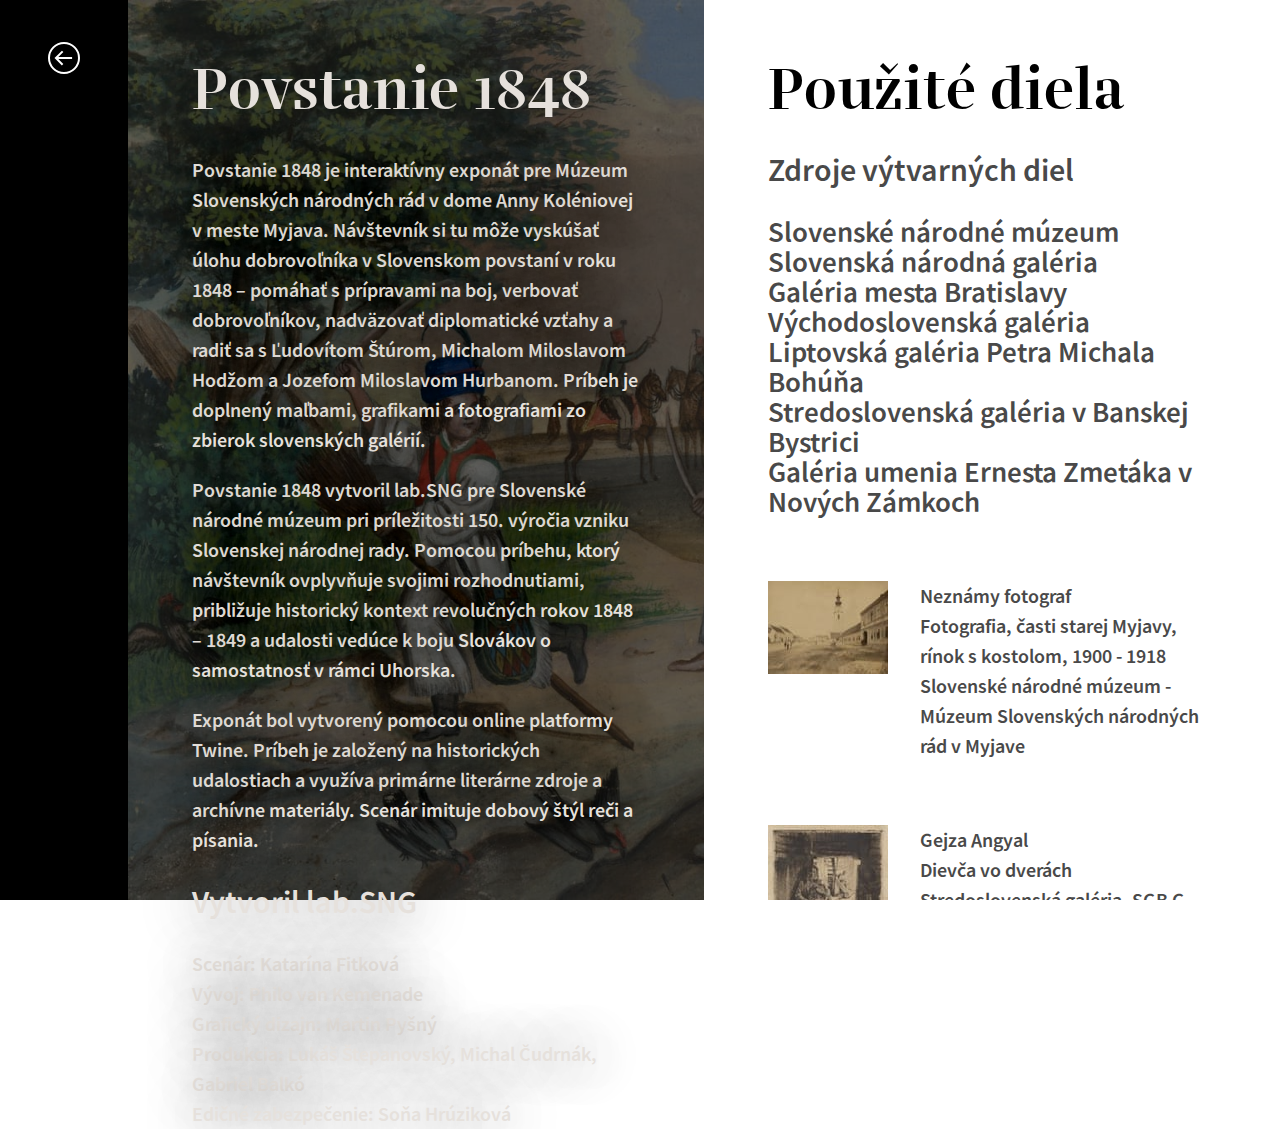
==== commit 97355991: "update the list of galleries in about.html" ====
--- a/about.html
+++ b/about.html
@@ -37,11 +37,13 @@
 			<h2 class="about-title f-marlene c-black">Použité diela</h2>
 			<h3 class="about-subtitle">Zdroje výtvarných diel</h3>
 			<ul class="list pa0 about-lead">
+				<li><strong>Slovenské národné múzeum</strong></li>
 				<li><strong>Slovenská národná galéria</strong></li>
 				<li><strong>Galéria mesta Bratislavy</strong></li>
+				<li><strong>Východoslovenská galéria</strong></li>
+				<li><strong>Liptovská galéria Petra Michala Bohúňa</strong></li>
+				<li><strong>Stredoslovenská galéria v Banskej Bystrici</strong></li>
 				<li><strong>Galéria umenia Ernesta Zmetáka v Nových Zámkoch</strong></li>
-				<li><strong>Východoslovenská galéria</strong></li>
-				<li><strong>Slovenské národné múzeum</strong></li>
 			</ul>
 			<ul class="list pa0 source-list">
 				<li class="flex mt5">
